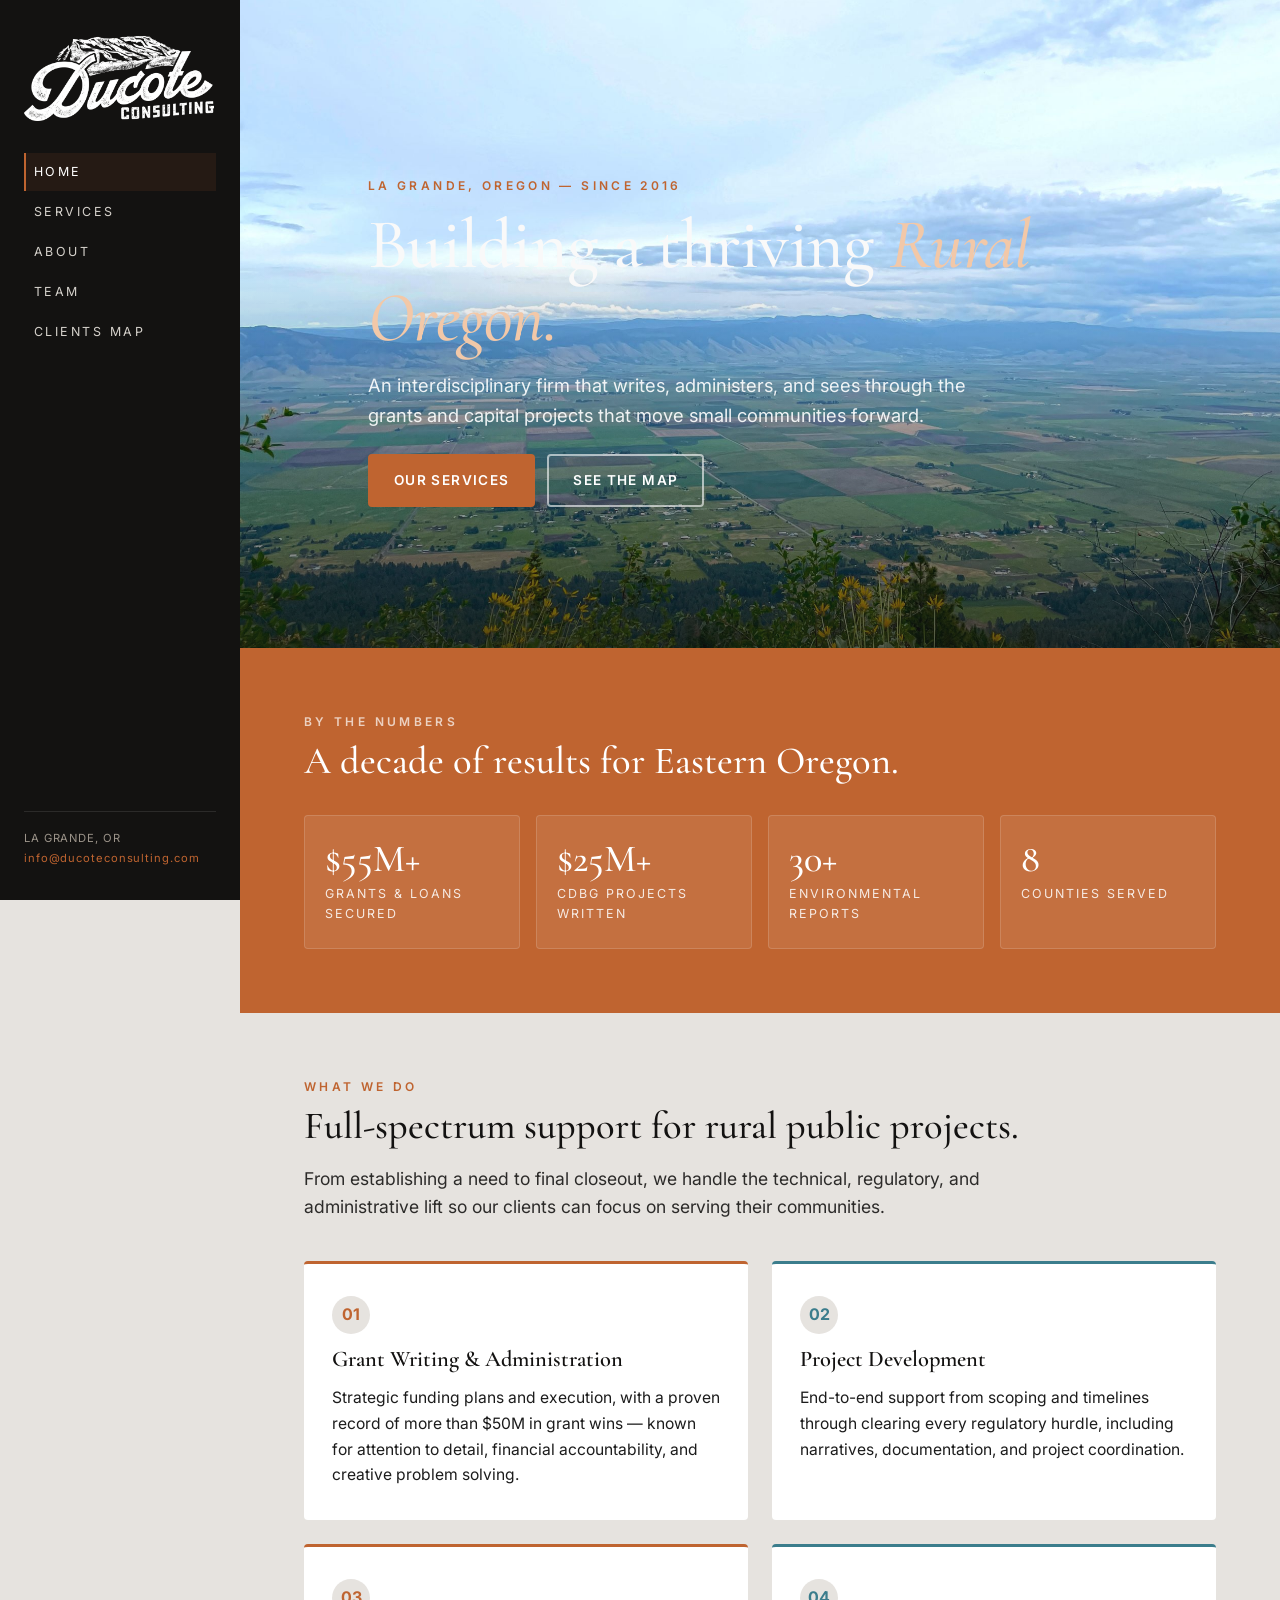
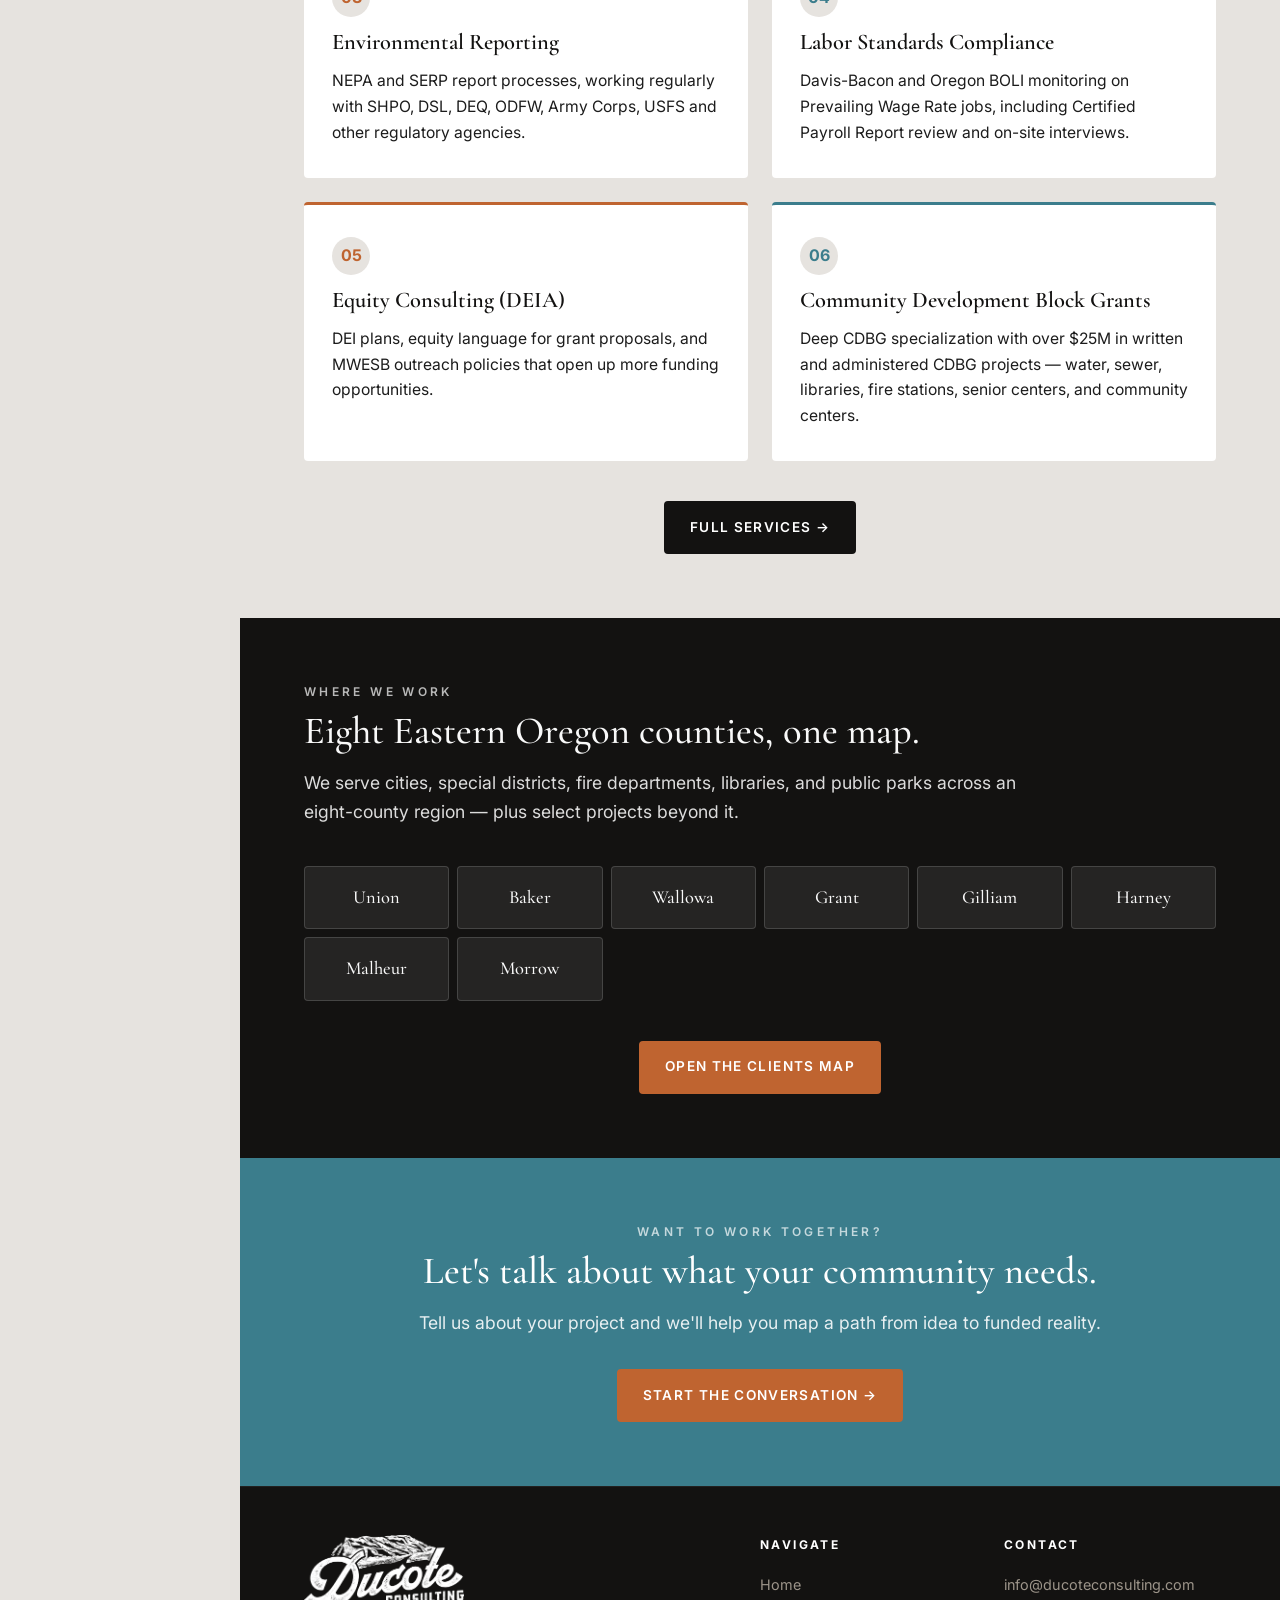
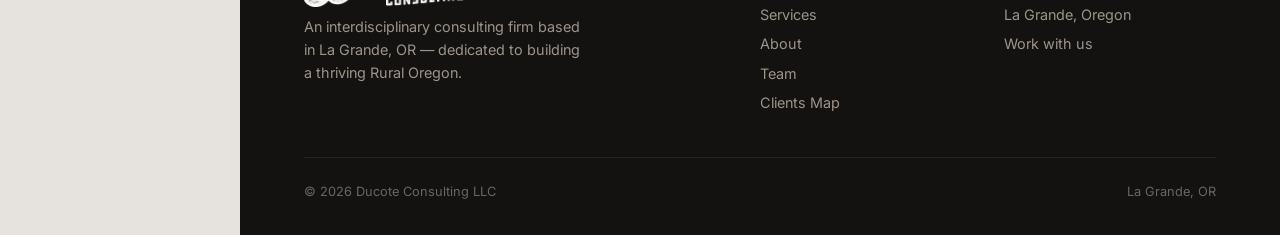
==== index.html @ 52dcf349 "Initial commit: Ducote Consulting rebuild" ====
<!DOCTYPE html>
<html lang="en">
<head>
  <meta charset="UTF-8">
  <meta name="viewport" content="width=device-width, initial-scale=1.0">
  <title>Ducote Consulting — Building a thriving Rural Oregon</title>
  <meta name="description" content="Interdisciplinary consulting firm based in La Grande, OR. Grant writing, project development, environmental reporting, labor compliance, and equity consulting for rural Oregon communities.">
  <link rel="preconnect" href="https://fonts.googleapis.com">
  <link rel="preconnect" href="https://fonts.gstatic.com" crossorigin>
  <link href="https://fonts.googleapis.com/css2?family=Cormorant+Garamond:ital,wght@0,400;0,500;0,600;0,700;1,400;1,500&family=Inter:wght@300;400;500;600;700&display=swap" rel="stylesheet">
  <link rel="stylesheet" href="assets/css/style.css">
</head>
<body>
<div class="shell">

  <aside class="sidebar">
    <img src="assets/img/logo-white.png" alt="Ducote Consulting" class="logo">
    <button class="menu-toggle" aria-label="Toggle menu">Menu</button>
    <nav class="nav">
      <a href="index.html">Home</a>
      <a href="services.html">Services</a>
      <a href="about.html">About</a>
      <a href="team.html">Team</a>
      <a href="portfolio.html">Clients Map</a>
    </nav>
    <div class="contact">
      LA GRANDE, OR<br>
      <a href="mailto:info@ducoteconsulting.com">info@ducoteconsulting.com</a>
    </div>
  </aside>

  <main class="main">

    <section class="hero">
      <img src="assets/img/hero-valley.jpg" alt="Eastern Oregon valley view" class="hero__img">
      <div class="hero__inner">
        <p class="hero__eyebrow">La Grande, Oregon — Since 2016</p>
        <h1 class="hero__title">Building a thriving <em>Rural Oregon.</em></h1>
        <p class="hero__sub">An interdisciplinary firm that writes, administers, and sees through the grants and capital projects that move small communities forward.</p>
        <div class="hero__ctas">
          <a class="btn btn--primary" href="services.html">Our Services</a>
          <a class="btn btn--ghost" href="portfolio.html">See the Map</a>
        </div>
      </div>
    </section>

    <section class="section--orange">
      <div class="section__header" style="margin-bottom:2rem">
        <p class="section__eyebrow">By the numbers</p>
        <h2 class="section__title">A decade of results for Eastern Oregon.</h2>
      </div>
      <div class="stats">
        <div class="stat"><p class="stat__n">$55M+</p><p class="stat__l">Grants &amp; loans secured</p></div>
        <div class="stat"><p class="stat__n">$25M+</p><p class="stat__l">CDBG projects written</p></div>
        <div class="stat"><p class="stat__n">30+</p><p class="stat__l">Environmental reports</p></div>
        <div class="stat"><p class="stat__n">8</p><p class="stat__l">Counties served</p></div>
      </div>
    </section>

    <section class="section--cream">
      <div class="section__header">
        <p class="section__eyebrow">What we do</p>
        <h2 class="section__title">Full-spectrum support for rural public projects.</h2>
        <p class="section__lede">From establishing a need to final closeout, we handle the technical, regulatory, and administrative lift so our clients can focus on serving their communities.</p>
      </div>
      <div class="services-grid">
        <div class="service-card"><div class="icon">01</div><h3>Grant Writing &amp; Administration</h3><p>Strategic funding plans and execution, with a proven record of more than $50M in grant wins — known for attention to detail, financial accountability, and creative problem solving.</p></div>
        <div class="service-card"><div class="icon">02</div><h3>Project Development</h3><p>End-to-end support from scoping and timelines through clearing every regulatory hurdle, including narratives, documentation, and project coordination.</p></div>
        <div class="service-card"><div class="icon">03</div><h3>Environmental Reporting</h3><p>NEPA and SERP report processes, working regularly with SHPO, DSL, DEQ, ODFW, Army Corps, USFS and other regulatory agencies.</p></div>
        <div class="service-card"><div class="icon">04</div><h3>Labor Standards Compliance</h3><p>Davis-Bacon and Oregon BOLI monitoring on Prevailing Wage Rate jobs, including Certified Payroll Report review and on-site interviews.</p></div>
        <div class="service-card"><div class="icon">05</div><h3>Equity Consulting (DEIA)</h3><p>DEI plans, equity language for grant proposals, and MWESB outreach policies that open up more funding opportunities.</p></div>
        <div class="service-card"><div class="icon">06</div><h3>Community Development Block Grants</h3><p>Deep CDBG specialization with over $25M in written and administered CDBG projects — water, sewer, libraries, fire stations, senior centers, and community centers.</p></div>
      </div>
      <div style="text-align:center;margin-top:2.5rem">
        <a class="btn btn--dark" href="services.html">Full Services →</a>
      </div>
    </section>

    <section class="section--ink">
      <div class="section__header">
        <p class="section__eyebrow">Where we work</p>
        <h2 class="section__title">Eight Eastern Oregon counties, one map.</h2>
        <p class="section__lede">We serve cities, special districts, fire departments, libraries, and public parks across an eight-county region — plus select projects beyond it.</p>
      </div>
      <div class="counties">
        <div class="county">Union</div>
        <div class="county">Baker</div>
        <div class="county">Wallowa</div>
        <div class="county">Grant</div>
        <div class="county">Gilliam</div>
        <div class="county">Harney</div>
        <div class="county">Malheur</div>
        <div class="county">Morrow</div>
      </div>
      <div style="text-align:center;margin-top:2.5rem">
        <a class="btn btn--primary" href="portfolio.html">Open the Clients Map</a>
      </div>
    </section>

    <section class="section--teal">
      <div class="container" style="text-align:center">
        <p class="section__eyebrow">Want to work together?</p>
        <h2 class="section__title" style="max-width:720px;margin:0 auto 1rem">Let's talk about what your community needs.</h2>
        <p class="section__lede" style="margin:0 auto 2rem">Tell us about your project and we'll help you map a path from idea to funded reality.</p>
        <a class="btn btn--primary" href="https://docs.google.com/forms/d/e/1FAIpQLSfSAvwPluLy1Q_PykERGfA_lPvGVtBTWDbXnDy7hXtZxxB_vQ/viewform?usp=header" target="_blank" rel="noopener">Start the conversation →</a>
      </div>
    </section>

    <footer class="footer">
      <div class="footer__inner">
        <div class="footer__brand">
          <img src="assets/img/logo-white.png" alt="Ducote Consulting" style="max-width:160px">
          <p>An interdisciplinary consulting firm based in La Grande, OR — dedicated to building a thriving Rural Oregon.</p>
        </div>
        <div>
          <h4>Navigate</h4>
          <a href="index.html">Home</a>
          <a href="services.html">Services</a>
          <a href="about.html">About</a>
          <a href="team.html">Team</a>
          <a href="portfolio.html">Clients Map</a>
        </div>
        <div>
          <h4>Contact</h4>
          <a href="mailto:info@ducoteconsulting.com">info@ducoteconsulting.com</a>
          <a>La Grande, Oregon</a>
          <a href="https://docs.google.com/forms/d/e/1FAIpQLSfSAvwPluLy1Q_PykERGfA_lPvGVtBTWDbXnDy7hXtZxxB_vQ/viewform?usp=header" target="_blank" rel="noopener">Work with us</a>
        </div>
      </div>
      <div class="footer__bottom">
        <span>© <span id="year"></span> Ducote Consulting LLC</span>
        <span>La Grande, OR</span>
      </div>
    </footer>
  </main>
</div>
<script src="assets/js/main.js"></script>
<script>document.getElementById('year').textContent = new Date().getFullYear();</script>
</body>
</html>
---- assets/css/style.css ----
/* ============================================================
   Ducote Consulting — Clients Map site
   Palette (from original Google Site):
     #131211  near-black
     #1C1C1C  dark neutral
     #BF6430  burnt orange (primary accent)
     #3B7D8C  muted teal (secondary accent)
     #E6E3DF  warm cream (light bg)
     #F9F9F9  off-white (text on dark)
   ============================================================ */

:root{
  --ink:#131211;
  --ink-2:#1C1C1C;
  --orange:#BF6430;
  --orange-dark:#9E4F22;
  --teal:#3B7D8C;
  --teal-dark:#2C5F6B;
  --cream:#E6E3DF;
  --paper:#F9F9F9;
  --muted:#6B655E;
  --shadow: 0 12px 40px rgba(19,18,17,.18);
  --sidebar-w: 240px;
  --radius: 4px;
  --serif: 'Cormorant Garamond', 'Playfair Display', Georgia, serif;
  --sans: 'Inter', 'Helvetica Neue', Arial, sans-serif;
}

*,*::before,*::after{box-sizing:border-box}
html,body{margin:0;padding:0}
html{scroll-behavior:smooth}
body{
  font-family:var(--sans);
  color:var(--ink);
  background:var(--cream);
  line-height:1.6;
  -webkit-font-smoothing:antialiased;
  text-rendering:optimizeLegibility;
}

img{max-width:100%;height:auto;display:block}
a{color:inherit}

/* ------------------------ Layout shell ------------------------ */
.shell{
  display:grid;
  grid-template-columns: var(--sidebar-w) 1fr;
  min-height:100vh;
}

/* Sidebar */
.sidebar{
  background:var(--ink);
  color:var(--paper);
  padding:2.25rem 1.5rem 2rem;
  position:sticky;
  top:0;
  align-self:start;
  height:100vh;
  display:flex;
  flex-direction:column;
  gap:1.25rem;
}
.sidebar .logo{
  display:block;
  max-width:190px;
  margin-bottom:.25rem;
}
.sidebar h1{
  font-family:var(--serif);
  font-weight:500;
  font-size:1.35rem;
  line-height:1.2;
  letter-spacing:.01em;
  margin:0 0 .5rem;
}
.sidebar h1 em{font-style:italic;color:var(--orange)}
.nav{display:flex;flex-direction:column;gap:.15rem;margin-top:.5rem}
.nav a{
  text-decoration:none;
  font-size:.78rem;
  letter-spacing:.2em;
  text-transform:uppercase;
  padding:.55rem .5rem;
  border-left:2px solid transparent;
  color:#d6d2cc;
  transition:color .18s ease, border-color .18s, background .18s;
}
.nav a:hover{color:#fff;border-left-color:var(--orange);background:rgba(255,255,255,.04)}
.nav a.active{color:#fff;border-left-color:var(--orange);background:rgba(191,100,48,.1)}
.sidebar .contact{
  margin-top:auto;
  padding-top:1rem;
  border-top:1px solid rgba(255,255,255,.1);
  font-size:.7rem;
  letter-spacing:.08em;
  color:#9c948a;
  line-height:1.8;
}
.sidebar .contact a{color:var(--orange);text-decoration:none}
.sidebar .contact a:hover{color:#fff}
.menu-toggle{display:none}

/* Main area */
.main{min-width:0}

/* ------------------------ Hero blocks ------------------------ */
.hero{
  position:relative;
  min-height:72vh;
  display:flex;
  align-items:flex-end;
  color:var(--paper);
  overflow:hidden;
  background:#333;
}
.hero__img{
  position:absolute;inset:0;width:100%;height:100%;object-fit:cover;z-index:0;
}
.hero::after{
  content:"";position:absolute;inset:0;
  background:linear-gradient(180deg, rgba(19,18,17,0) 40%, rgba(19,18,17,.65) 100%);
  z-index:1;
}
.hero__inner{
  position:relative;z-index:2;
  padding:clamp(2rem,6vw,5rem) clamp(1.5rem,5vw,4rem);
  max-width:1100px;
}
.hero__eyebrow{
  font-size:.75rem;letter-spacing:.28em;text-transform:uppercase;
  color:var(--orange);
  margin:0 0 .75rem;font-weight:600;
}
.hero__title{
  font-family:var(--serif);
  font-size:clamp(2.25rem, 5.5vw, 4.5rem);
  font-weight:500;
  line-height:1.05;
  letter-spacing:-.01em;
  margin:0 0 1rem;
}
.hero__title em{font-style:italic;color:#f2c8a8}
.hero__sub{
  font-size:clamp(1rem,1.5vw,1.15rem);
  max-width:640px;
  color:rgba(255,255,255,.9);
  margin:0 0 1.5rem;
}
.hero__ctas{display:flex;flex-wrap:wrap;gap:.75rem}

/* ------------------------ Page title bar ------------------------ */
.page-head{
  background:var(--orange);
  color:#fff;
  padding:clamp(2.5rem,5vw,4.5rem) clamp(1.5rem,5vw,4rem) clamp(2rem,4vw,3rem);
}
.page-head__eyebrow{
  font-size:.75rem;letter-spacing:.28em;text-transform:uppercase;
  color:rgba(255,255,255,.7);margin:0 0 .75rem;font-weight:600;
}
.page-head__title{
  font-family:var(--serif);
  font-size:clamp(2.5rem,5vw,4rem);
  font-weight:500;line-height:1.05;
  margin:0 0 1rem;max-width:880px;
}
.page-head__lede{
  max-width:720px;
  font-size:1.1rem;
  color:rgba(255,255,255,.9);
  margin:0;
}

/* ------------------------ Sections ------------------------ */
section{padding:clamp(2.5rem,5vw,5rem) clamp(1.5rem,5vw,4rem)}
.section--ink{background:var(--ink);color:var(--paper)}
.section--cream{background:var(--cream)}
.section--orange{background:var(--orange);color:#fff}
.section--teal{background:var(--teal);color:#fff}
.section--paper{background:var(--paper)}

.section__header{max-width:1100px;margin:0 auto 2.5rem}
.section__eyebrow{
  font-size:.75rem;letter-spacing:.28em;text-transform:uppercase;
  color:var(--orange);margin:0 0 .5rem;font-weight:600;
}
.section--orange .section__eyebrow,
.section--teal .section__eyebrow,
.section--ink .section__eyebrow{color:rgba(255,255,255,.7)}
.section__title{
  font-family:var(--serif);
  font-size:clamp(1.75rem,3vw,2.5rem);
  font-weight:500;line-height:1.15;margin:0 0 1rem;
}
.section__lede{
  font-size:1.1rem;max-width:720px;margin:0;color:inherit;opacity:.88;
}
.container{max-width:1100px;margin:0 auto}

/* ------------------------ Stats row ------------------------ */
.stats{
  display:grid;grid-template-columns:repeat(auto-fit,minmax(180px,1fr));
  gap:1rem;max-width:1100px;margin:0 auto;
}
.stat{
  background:rgba(255,255,255,.08);
  border:1px solid rgba(255,255,255,.15);
  padding:1.5rem 1.25rem;border-radius:var(--radius);
}
.section--cream .stat{background:#fff;border-color:rgba(19,18,17,.08)}
.stat__n{
  font-family:var(--serif);
  font-size:clamp(2rem,3vw,2.75rem);font-weight:500;line-height:1;
  color:var(--orange);margin:0 0 .35rem;
}
.section--orange .stat__n{color:#fff}
.stat__l{font-size:.78rem;letter-spacing:.16em;text-transform:uppercase;opacity:.85;margin:0}

/* ------------------------ Service grid ------------------------ */
.services-grid{
  display:grid;
  grid-template-columns:repeat(auto-fit,minmax(300px,1fr));
  gap:1.5rem;
  max-width:1200px;margin:0 auto;
}
.service-card{
  background:#fff;
  padding:2rem 1.75rem;
  border-radius:var(--radius);
  border-top:3px solid var(--orange);
  transition:transform .2s ease, box-shadow .2s ease;
  display:flex;flex-direction:column;gap:.75rem;
}
.service-card:nth-child(even){border-top-color:var(--teal)}
.service-card:hover{transform:translateY(-4px);box-shadow:var(--shadow)}
.service-card h3{
  font-family:var(--serif);
  font-size:1.4rem;font-weight:600;margin:0;line-height:1.2;
  color:var(--ink);
}
.service-card p{margin:0;color:var(--ink-2);font-size:.98rem;line-height:1.65}
.service-card .icon{
  width:38px;height:38px;border-radius:50%;background:var(--cream);
  display:flex;align-items:center;justify-content:center;color:var(--orange);
  font-weight:700;
}
.service-card:nth-child(even) .icon{color:var(--teal)}

/* ------------------------ Team (single column, split layout) ------------------------ */
.team-grid{
  display:flex;flex-direction:column;
  gap:4rem;max-width:1100px;margin:0 auto;
}
.member{
  display:grid;
  grid-template-columns: minmax(260px, 380px) 1fr;
  gap:2.5rem;
  align-items:start;
}
.member:nth-child(even){grid-template-columns: 1fr minmax(260px, 380px)}
.member:nth-child(even) .member__photo{order:2}
.member:nth-child(even) .member__body{order:1}
.member__photo{
  aspect-ratio:4/5;
  background:var(--cream);
  overflow:hidden;
  border-radius:var(--radius);
  box-shadow:var(--shadow);
}
.member__photo img{width:100%;height:100%;object-fit:cover;transition:transform .4s ease}
.member:hover .member__photo img{transform:scale(1.03)}
.member__body{padding-top:.5rem}
.member__name{
  font-family:var(--serif);
  font-size:2rem;font-weight:600;margin:.25rem 0 0;line-height:1.15;
}
.member__role{
  font-size:.78rem;letter-spacing:.18em;text-transform:uppercase;
  color:var(--orange);margin:0 0 .5rem;font-weight:600;
}
.member__bio{font-size:1rem;line-height:1.7;color:var(--ink-2);margin:1rem 0 0}
.member__bio p{margin:0 0 1rem}

@media (max-width: 780px){
  .member, .member:nth-child(even){grid-template-columns:1fr;gap:1.25rem}
  .member:nth-child(even) .member__photo{order:0}
  .member:nth-child(even) .member__body{order:0}
  .member__photo{max-width:380px}
}

/* ------------------------ Map ------------------------ */
.map-wrap{
  max-width:1400px;margin:0 auto;
  background:#000;
  border-radius:var(--radius);
  overflow:hidden;
  box-shadow:var(--shadow);
  position:relative;
}
.map-wrap iframe{
  width:100%;
  height:72vh;
  min-height:500px;
  border:0;
  display:block;
}
.map-legend{
  max-width:1100px;margin:2rem auto 0;
  display:grid;grid-template-columns:repeat(auto-fit,minmax(240px,1fr));
  gap:1rem;
}
.legend-item{
  background:#fff;padding:1rem 1.25rem;border-radius:var(--radius);
  display:flex;gap:.75rem;align-items:flex-start;
}
.legend-swatch{
  width:12px;height:12px;border-radius:50%;margin-top:.45rem;flex-shrink:0;
}

/* ------------------------ Counties grid ------------------------ */
.counties{
  display:grid;grid-template-columns:repeat(auto-fit,minmax(140px,1fr));
  gap:.5rem;max-width:1100px;margin:1.5rem auto 0;
}
.county{
  padding:1rem;text-align:center;background:rgba(255,255,255,.08);
  border:1px solid rgba(255,255,255,.15);border-radius:var(--radius);
  font-family:var(--serif);font-size:1.15rem;font-weight:500;
}
.section--cream .county{background:#fff;border-color:rgba(19,18,17,.08);color:var(--ink)}

/* ------------------------ Two-col split ------------------------ */
.split{
  display:grid;grid-template-columns:1fr 1fr;gap:3rem;
  max-width:1200px;margin:0 auto;align-items:center;
}
.split--reverse{direction:rtl}
.split--reverse > *{direction:ltr}
.split__media{
  aspect-ratio:4/3;overflow:hidden;border-radius:var(--radius);
  box-shadow:var(--shadow);
}
.split__media img{width:100%;height:100%;object-fit:cover}
.split__title{
  font-family:var(--serif);font-size:clamp(1.75rem,3vw,2.5rem);
  font-weight:500;line-height:1.15;margin:0 0 1rem;
}
.split__text p{margin:0 0 1rem;font-size:1.05rem;line-height:1.7}

/* ------------------------ Buttons ------------------------ */
.btn{
  display:inline-flex;align-items:center;gap:.5rem;
  padding:.85rem 1.5rem;border-radius:var(--radius);
  font-weight:600;font-size:.85rem;letter-spacing:.1em;text-transform:uppercase;
  text-decoration:none;cursor:pointer;border:2px solid transparent;
  transition:all .2s ease;
}
.btn--primary{background:var(--orange);color:#fff;border-color:var(--orange)}
.btn--primary:hover{background:var(--orange-dark);border-color:var(--orange-dark)}
.btn--ghost{border-color:rgba(255,255,255,.6);color:#fff}
.btn--ghost:hover{background:rgba(255,255,255,.12);border-color:#fff}
.btn--dark{background:var(--ink);color:#fff;border-color:var(--ink)}
.btn--dark:hover{background:var(--orange);border-color:var(--orange)}

/* ------------------------ Footer ------------------------ */
.footer{
  background:var(--ink);color:#9c948a;
  padding:3rem clamp(1.5rem,5vw,4rem) 2rem;
  border-top:1px solid rgba(255,255,255,.06);
}
.footer__inner{
  max-width:1200px;margin:0 auto;
  display:grid;grid-template-columns:2fr 1fr 1fr;gap:2rem;
}
.footer h4{
  font-size:.75rem;letter-spacing:.2em;text-transform:uppercase;
  margin:0 0 1rem;color:#fff;
}
.footer a{color:#9c948a;text-decoration:none;display:block;padding:.2rem 0;font-size:.9rem}
.footer a:hover{color:var(--orange)}
.footer__brand{max-width:280px}
.footer__brand p{font-size:.9rem;line-height:1.6;margin:.5rem 0 0}
.footer__bottom{
  max-width:1200px;margin:2.5rem auto 0;padding-top:1.5rem;
  border-top:1px solid rgba(255,255,255,.08);
  display:flex;justify-content:space-between;flex-wrap:wrap;gap:1rem;
  font-size:.8rem;color:#6b655e;
}

/* ------------------------ Responsive ------------------------ */
@media (max-width: 960px){
  :root{--sidebar-w: 0px}
  .shell{grid-template-columns:1fr}
  .sidebar{
    position:fixed;top:0;left:0;right:0;height:auto;width:100%;
    padding:1rem 1.25rem;z-index:50;
    flex-direction:row;align-items:center;justify-content:space-between;
    gap:1rem;
  }
  .sidebar h1{font-size:1rem;margin:0}
  .sidebar .logo{max-width:110px;margin:0}
  .sidebar .contact{display:none}
  .nav{
    position:absolute;top:100%;left:0;right:0;
    background:var(--ink);flex-direction:column;padding:0;
    max-height:0;overflow:hidden;transition:max-height .25s ease;
  }
  .nav.open{max-height:500px;padding:.5rem 0 1rem}
  .nav a{padding:.8rem 1.5rem;border-left:none;border-top:1px solid rgba(255,255,255,.05)}
  .menu-toggle{
    display:inline-flex;background:transparent;border:1px solid rgba(255,255,255,.3);
    color:#fff;padding:.5rem .75rem;border-radius:var(--radius);cursor:pointer;
    font-size:.75rem;letter-spacing:.15em;text-transform:uppercase;
  }
  .main{padding-top:70px}
  .split{grid-template-columns:1fr;gap:2rem}
  .split--reverse{direction:ltr}
  .footer__inner{grid-template-columns:1fr;gap:2rem}
}

@media (max-width:600px){
  .hero{min-height:60vh}
  .services-grid{grid-template-columns:1fr}
  .map-wrap iframe{height:60vh}
}

/* Reveal animation */
.reveal{opacity:0;transform:translateY(12px);transition:opacity .6s ease,transform .6s ease}
.reveal.in-view{opacity:1;transform:none}
.hero.reveal{opacity:1;transform:none} /* hero always visible */
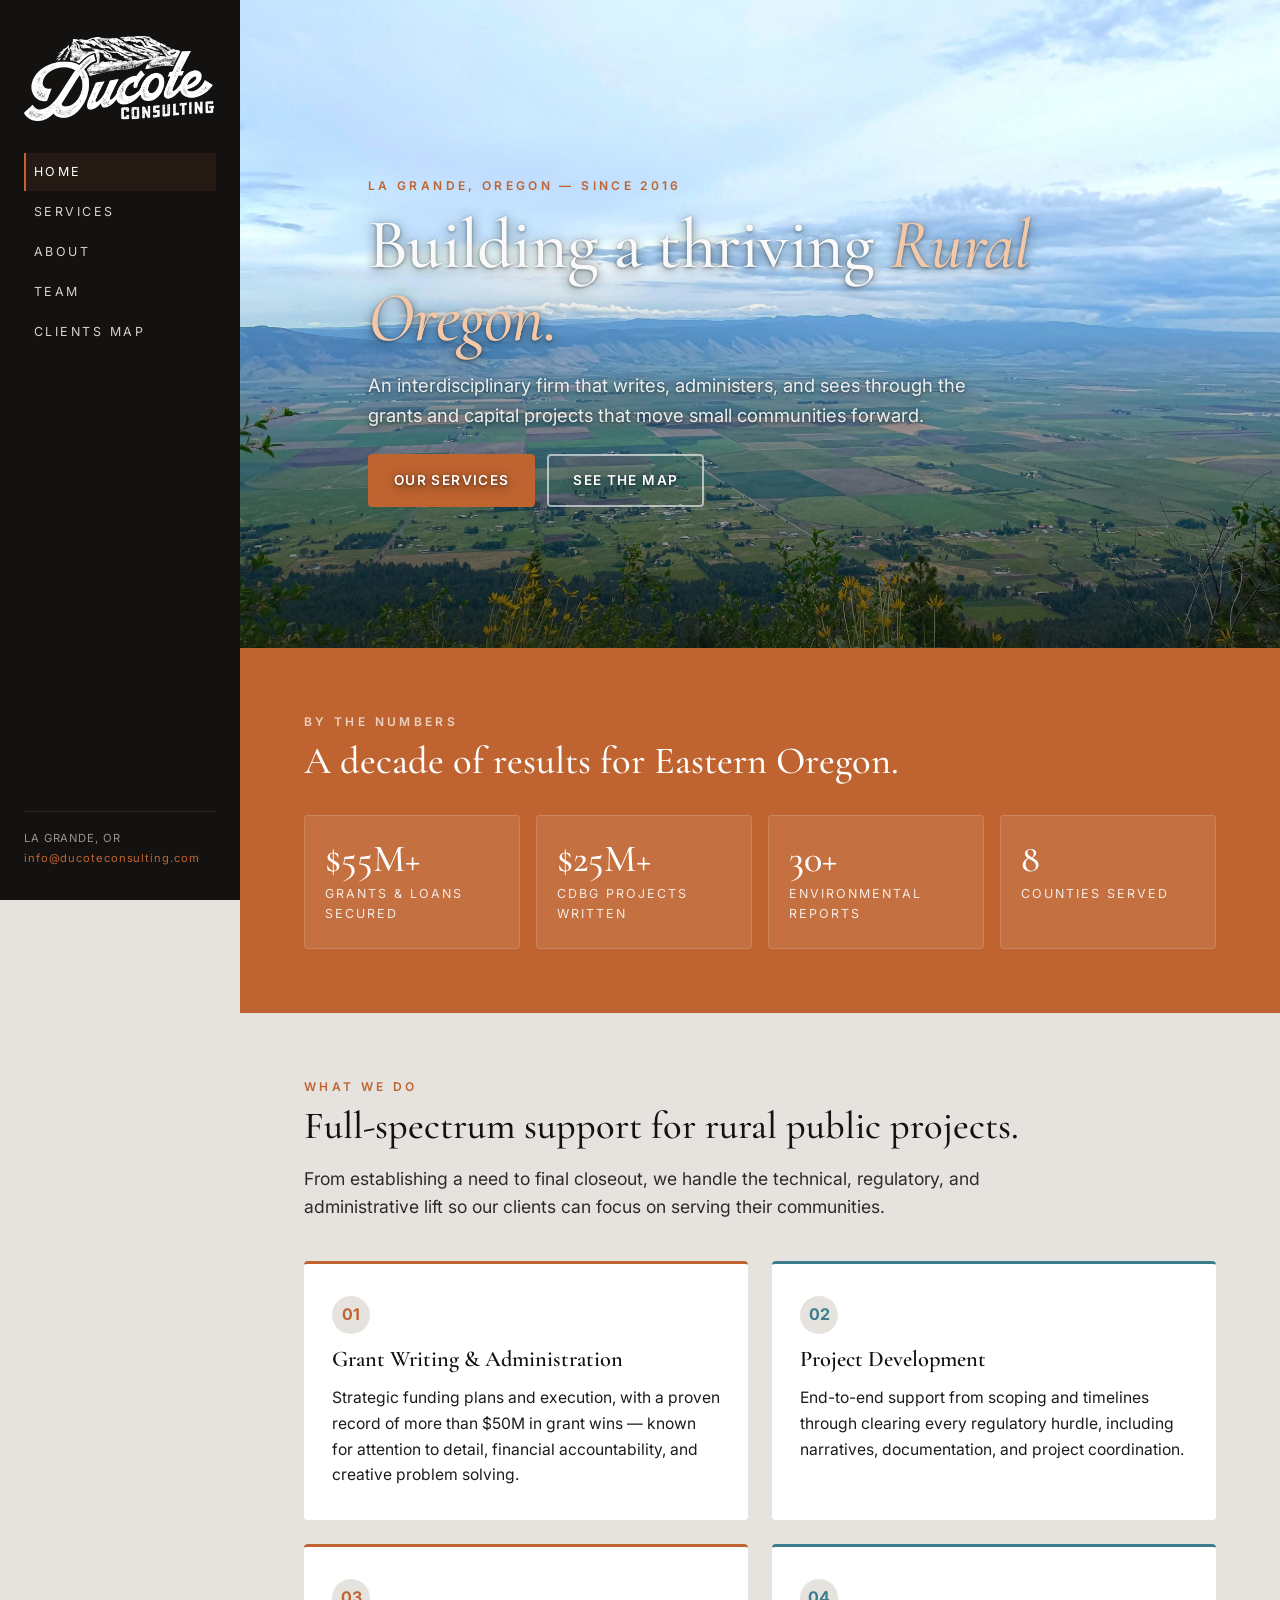
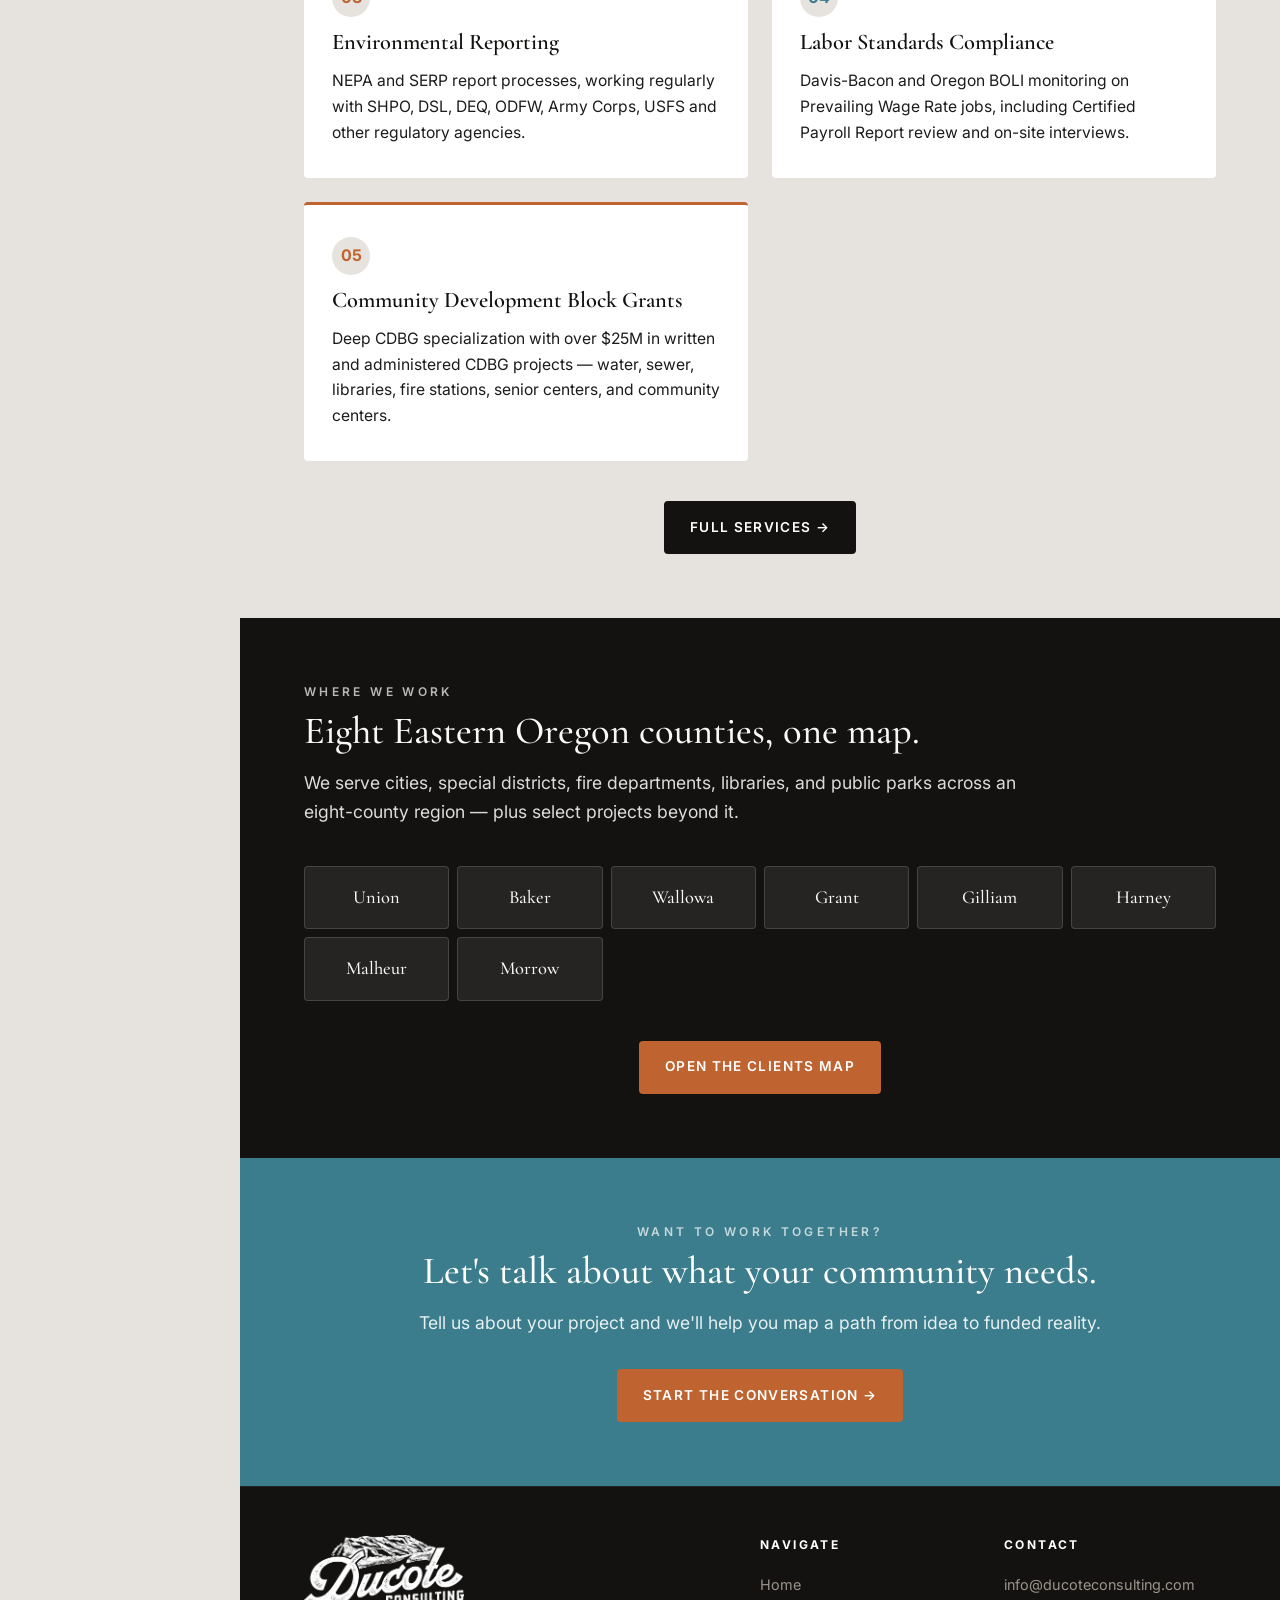
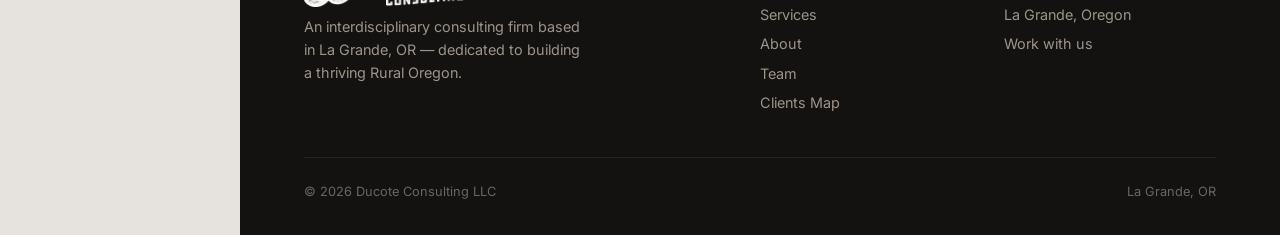
==== commit 61d4ab25: "Remove Sarah Fischer and DEI/equity content from site Drop Sarah's team card and photo, remove the E" ====
--- a/index.html
+++ b/index.html
@@ -4,7 +4,7 @@
   <meta charset="UTF-8">
   <meta name="viewport" content="width=device-width, initial-scale=1.0">
   <title>Ducote Consulting — Building a thriving Rural Oregon</title>
-  <meta name="description" content="Interdisciplinary consulting firm based in La Grande, OR. Grant writing, project development, environmental reporting, labor compliance, and equity consulting for rural Oregon communities.">
+  <meta name="description" content="Interdisciplinary consulting firm based in La Grande, OR. Grant writing, project development, environmental reporting, and labor compliance for rural Oregon communities.">
   <link rel="preconnect" href="https://fonts.googleapis.com">
   <link rel="preconnect" href="https://fonts.gstatic.com" crossorigin>
   <link href="https://fonts.googleapis.com/css2?family=Cormorant+Garamond:ital,wght@0,400;0,500;0,600;0,700;1,400;1,500&family=Inter:wght@300;400;500;600;700&display=swap" rel="stylesheet">
@@ -68,8 +68,7 @@
         <div class="service-card"><div class="icon">02</div><h3>Project Development</h3><p>End-to-end support from scoping and timelines through clearing every regulatory hurdle, including narratives, documentation, and project coordination.</p></div>
         <div class="service-card"><div class="icon">03</div><h3>Environmental Reporting</h3><p>NEPA and SERP report processes, working regularly with SHPO, DSL, DEQ, ODFW, Army Corps, USFS and other regulatory agencies.</p></div>
         <div class="service-card"><div class="icon">04</div><h3>Labor Standards Compliance</h3><p>Davis-Bacon and Oregon BOLI monitoring on Prevailing Wage Rate jobs, including Certified Payroll Report review and on-site interviews.</p></div>
-        <div class="service-card"><div class="icon">05</div><h3>Equity Consulting (DEIA)</h3><p>DEI plans, equity language for grant proposals, and MWESB outreach policies that open up more funding opportunities.</p></div>
-        <div class="service-card"><div class="icon">06</div><h3>Community Development Block Grants</h3><p>Deep CDBG specialization with over $25M in written and administered CDBG projects — water, sewer, libraries, fire stations, senior centers, and community centers.</p></div>
+        <div class="service-card"><div class="icon">05</div><h3>Community Development Block Grants</h3><p>Deep CDBG specialization with over $25M in written and administered CDBG projects — water, sewer, libraries, fire stations, senior centers, and community centers.</p></div>
       </div>
       <div style="text-align:center;margin-top:2.5rem">
         <a class="btn btn--dark" href="services.html">Full Services →</a>
--- a/assets/css/style.css
+++ b/assets/css/style.css
@@ -126,11 +126,13 @@
   position:relative;z-index:2;
   padding:clamp(2rem,6vw,5rem) clamp(1.5rem,5vw,4rem);
   max-width:1100px;
+  text-shadow:0 2px 12px rgba(0,0,0,.55), 0 1px 3px rgba(0,0,0,.4);
 }
 .hero__eyebrow{
   font-size:.75rem;letter-spacing:.28em;text-transform:uppercase;
   color:var(--orange);
   margin:0 0 .75rem;font-weight:600;
+  text-shadow:none;
 }
 .hero__title{
   font-family:var(--serif);
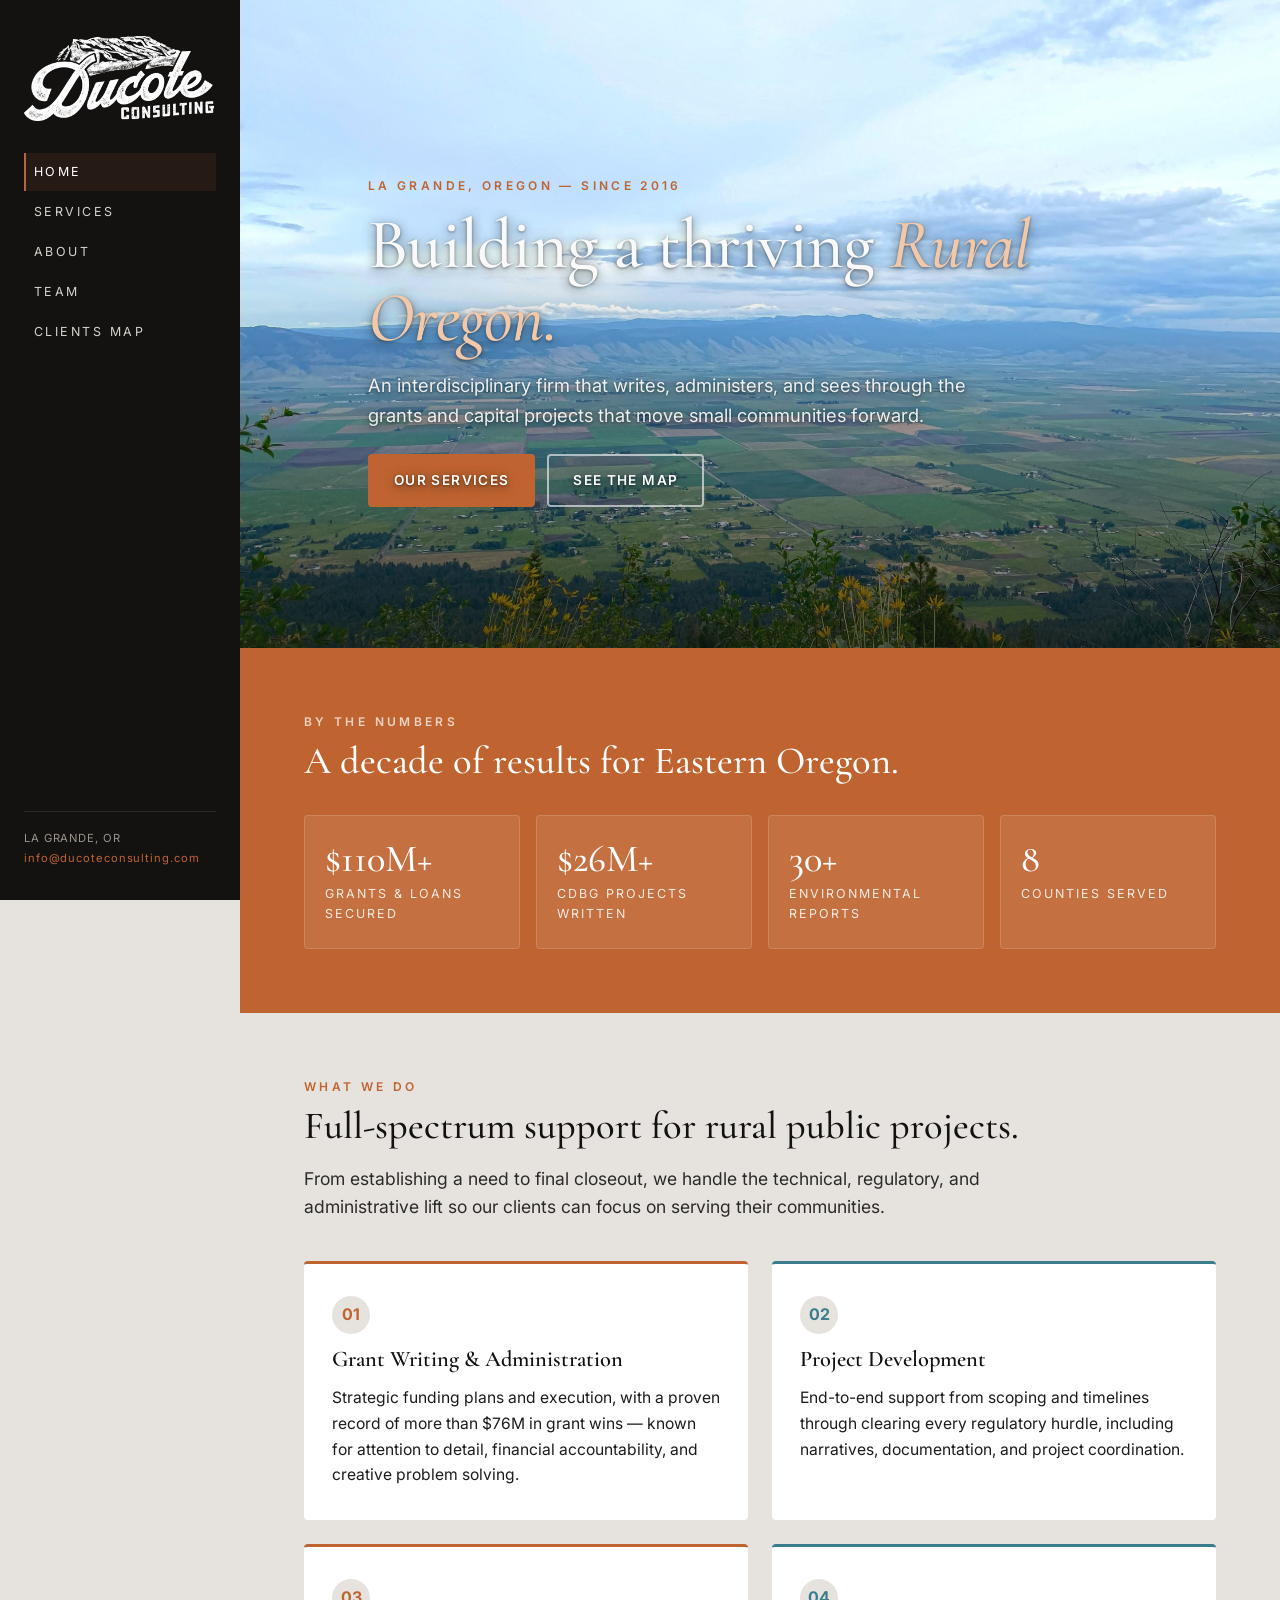
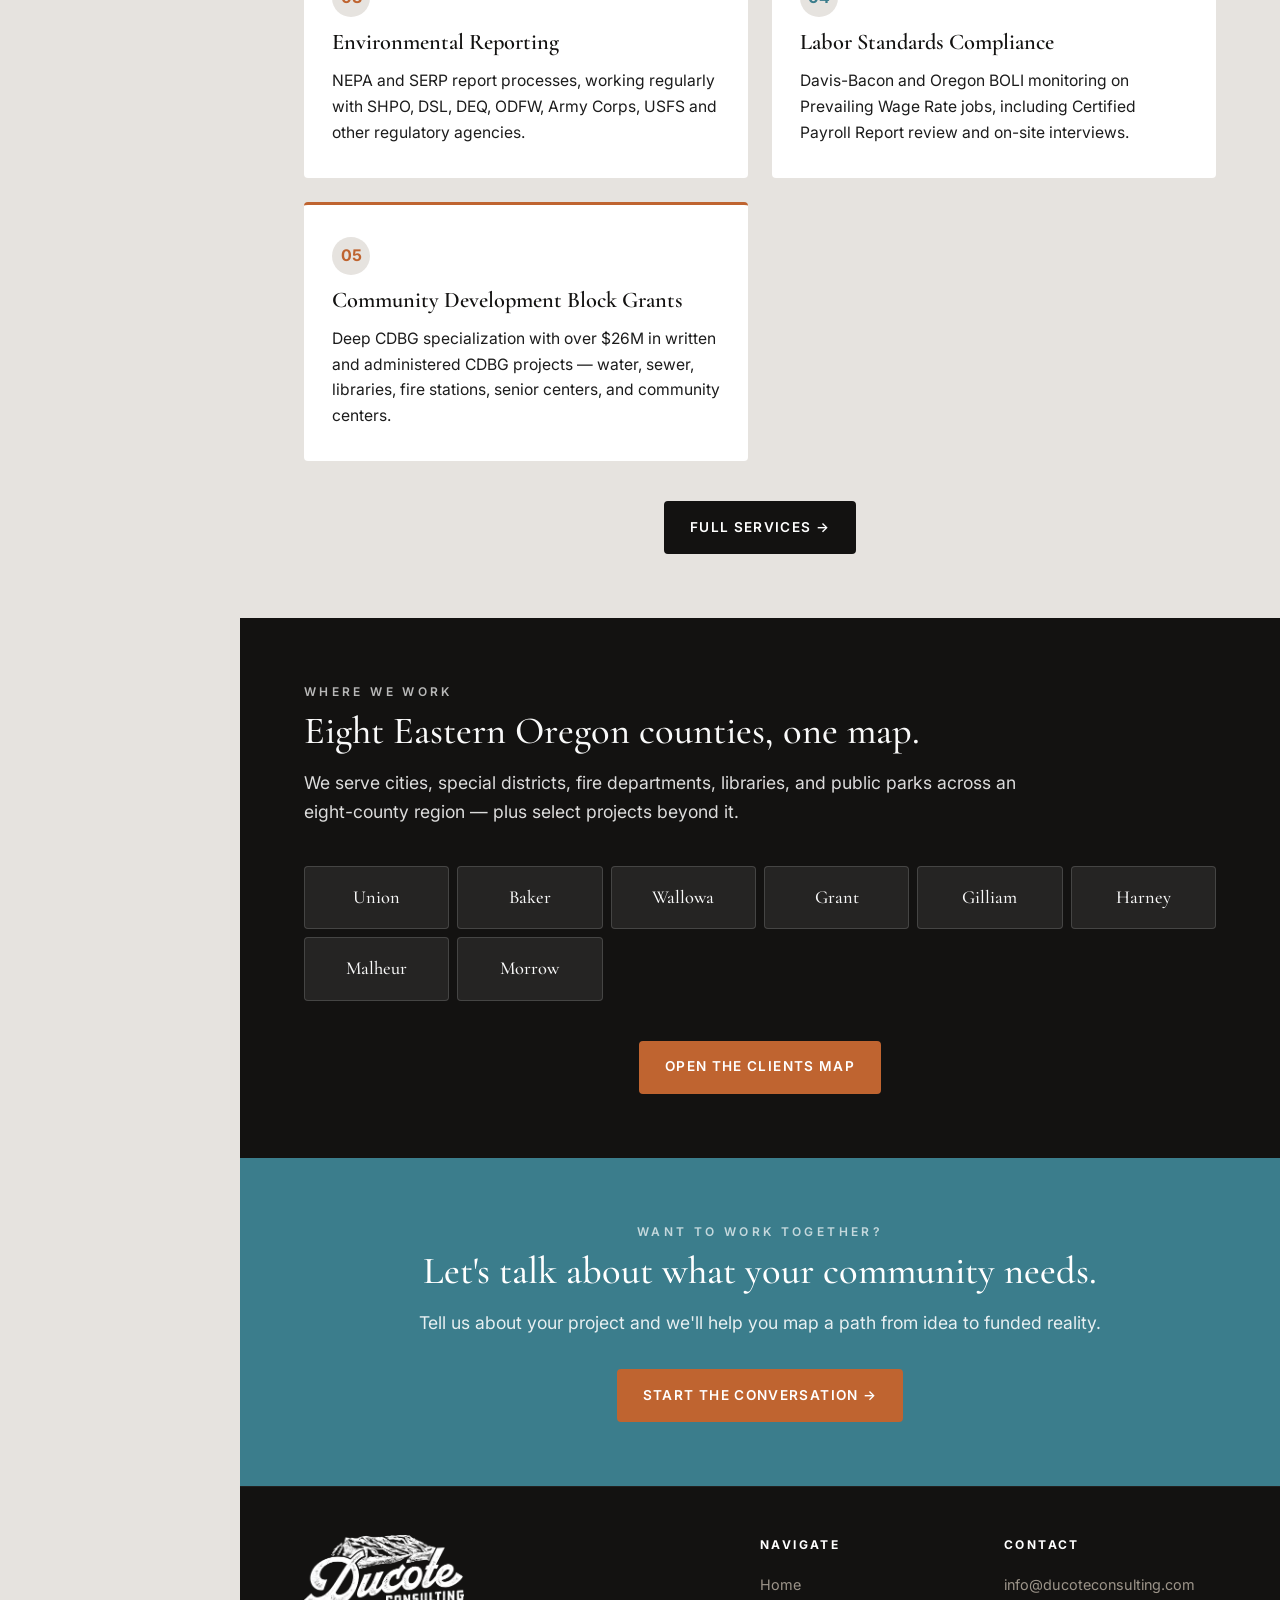
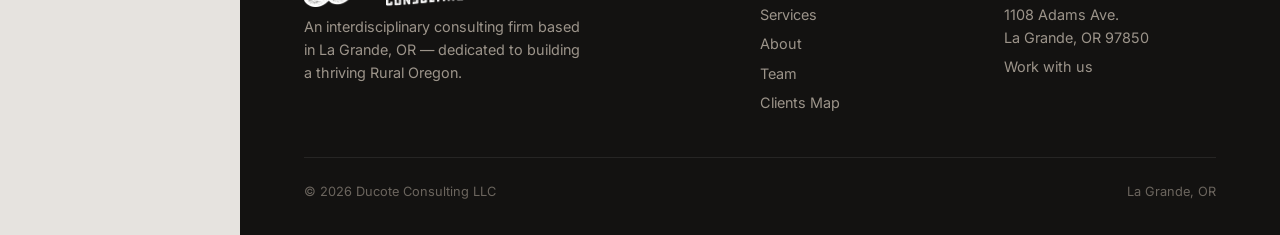
==== commit 9a94049e: "Update grant totals and add office address Grant wins $76M+, grants and loans $110M+, CDBG $26M+ (fr" ====
--- a/index.html
+++ b/index.html
@@ -50,8 +50,8 @@
         <h2 class="section__title">A decade of results for Eastern Oregon.</h2>
       </div>
       <div class="stats">
-        <div class="stat"><p class="stat__n">$55M+</p><p class="stat__l">Grants &amp; loans secured</p></div>
-        <div class="stat"><p class="stat__n">$25M+</p><p class="stat__l">CDBG projects written</p></div>
+        <div class="stat"><p class="stat__n">$110M+</p><p class="stat__l">Grants &amp; loans secured</p></div>
+        <div class="stat"><p class="stat__n">$26M+</p><p class="stat__l">CDBG projects written</p></div>
         <div class="stat"><p class="stat__n">30+</p><p class="stat__l">Environmental reports</p></div>
         <div class="stat"><p class="stat__n">8</p><p class="stat__l">Counties served</p></div>
       </div>
@@ -64,11 +64,11 @@
         <p class="section__lede">From establishing a need to final closeout, we handle the technical, regulatory, and administrative lift so our clients can focus on serving their communities.</p>
       </div>
       <div class="services-grid">
-        <div class="service-card"><div class="icon">01</div><h3>Grant Writing &amp; Administration</h3><p>Strategic funding plans and execution, with a proven record of more than $50M in grant wins — known for attention to detail, financial accountability, and creative problem solving.</p></div>
+        <div class="service-card"><div class="icon">01</div><h3>Grant Writing &amp; Administration</h3><p>Strategic funding plans and execution, with a proven record of more than $76M in grant wins — known for attention to detail, financial accountability, and creative problem solving.</p></div>
         <div class="service-card"><div class="icon">02</div><h3>Project Development</h3><p>End-to-end support from scoping and timelines through clearing every regulatory hurdle, including narratives, documentation, and project coordination.</p></div>
         <div class="service-card"><div class="icon">03</div><h3>Environmental Reporting</h3><p>NEPA and SERP report processes, working regularly with SHPO, DSL, DEQ, ODFW, Army Corps, USFS and other regulatory agencies.</p></div>
         <div class="service-card"><div class="icon">04</div><h3>Labor Standards Compliance</h3><p>Davis-Bacon and Oregon BOLI monitoring on Prevailing Wage Rate jobs, including Certified Payroll Report review and on-site interviews.</p></div>
-        <div class="service-card"><div class="icon">05</div><h3>Community Development Block Grants</h3><p>Deep CDBG specialization with over $25M in written and administered CDBG projects — water, sewer, libraries, fire stations, senior centers, and community centers.</p></div>
+        <div class="service-card"><div class="icon">05</div><h3>Community Development Block Grants</h3><p>Deep CDBG specialization with over $26M in written and administered CDBG projects — water, sewer, libraries, fire stations, senior centers, and community centers.</p></div>
       </div>
       <div style="text-align:center;margin-top:2.5rem">
         <a class="btn btn--dark" href="services.html">Full Services →</a>
@@ -122,7 +122,7 @@
         <div>
           <h4>Contact</h4>
           <a href="mailto:info@ducoteconsulting.com">info@ducoteconsulting.com</a>
-          <a>La Grande, Oregon</a>
+          <a href="https://maps.google.com/?q=1108+Adams+Ave,+La+Grande,+OR+97850" target="_blank" rel="noopener">1108 Adams Ave.<br>La Grande, OR 97850</a>
           <a href="https://docs.google.com/forms/d/e/1FAIpQLSfSAvwPluLy1Q_PykERGfA_lPvGVtBTWDbXnDy7hXtZxxB_vQ/viewform?usp=header" target="_blank" rel="noopener">Work with us</a>
         </div>
       </div>
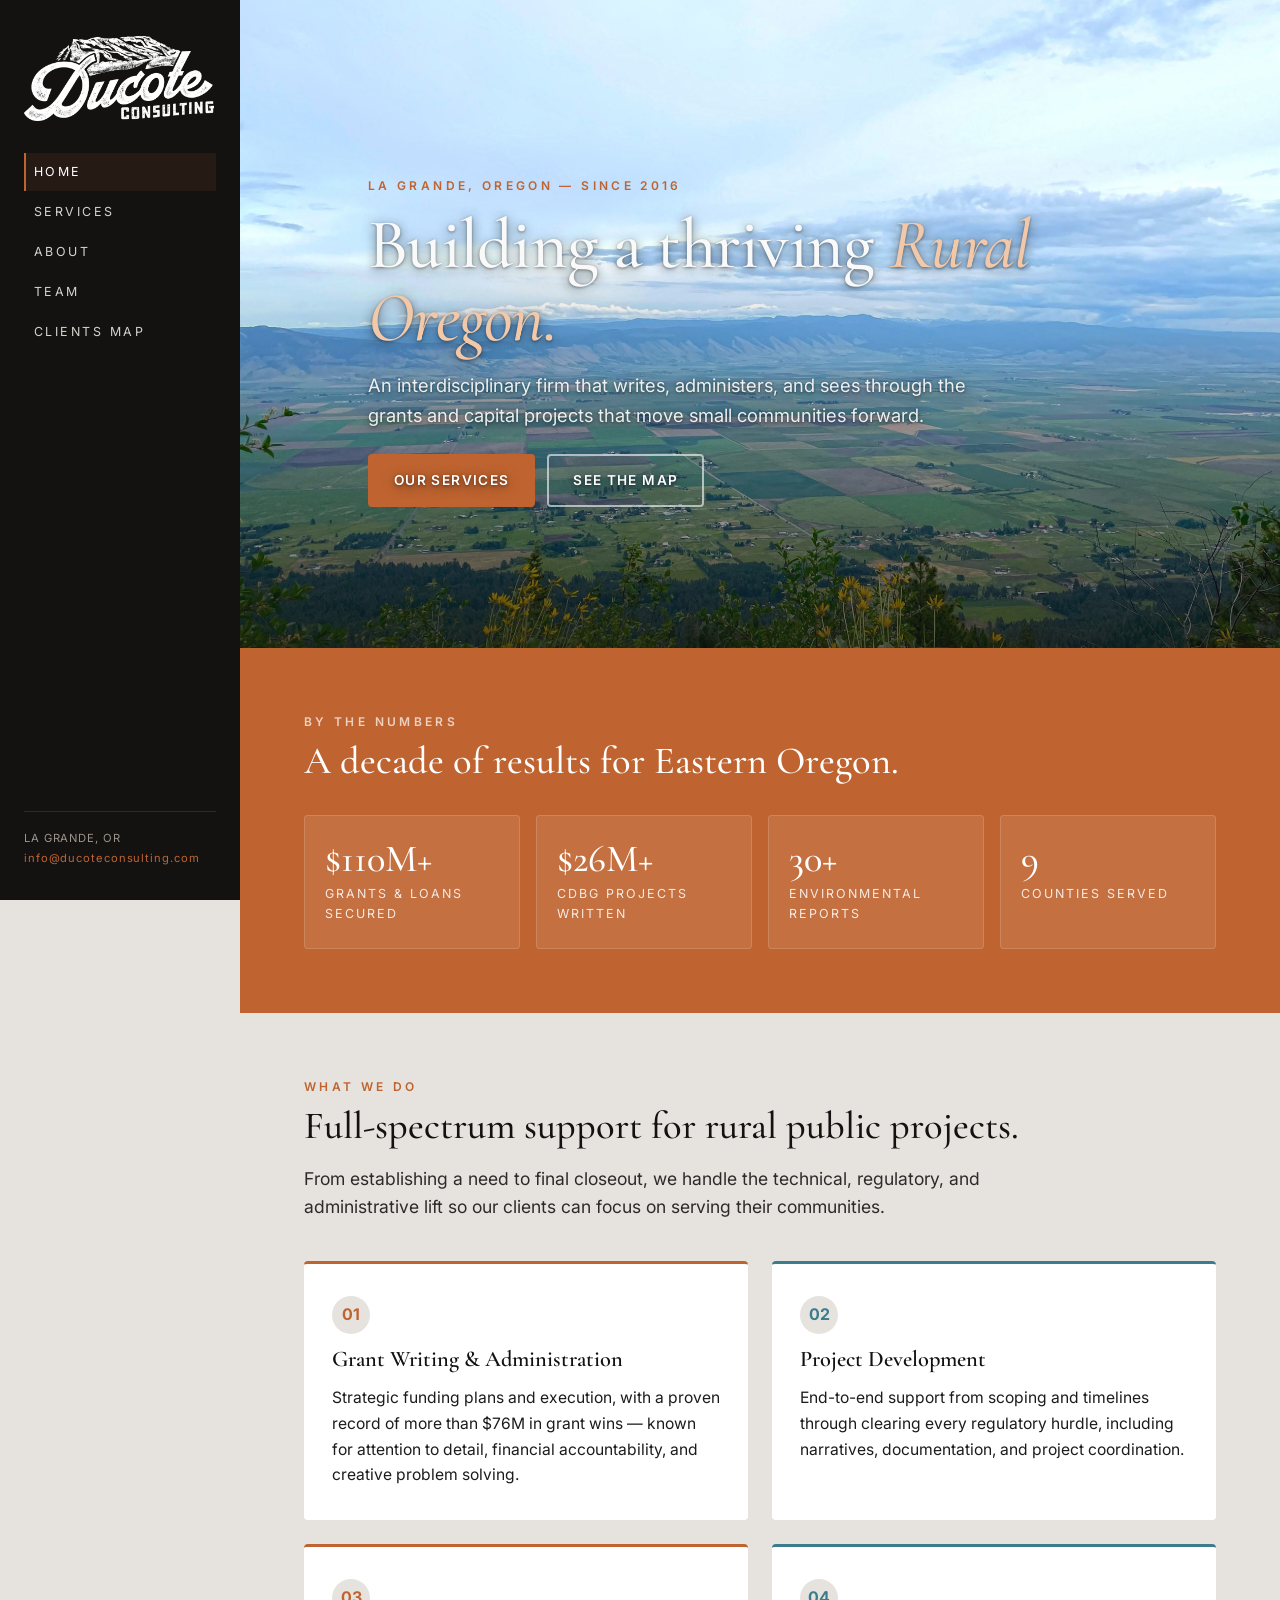
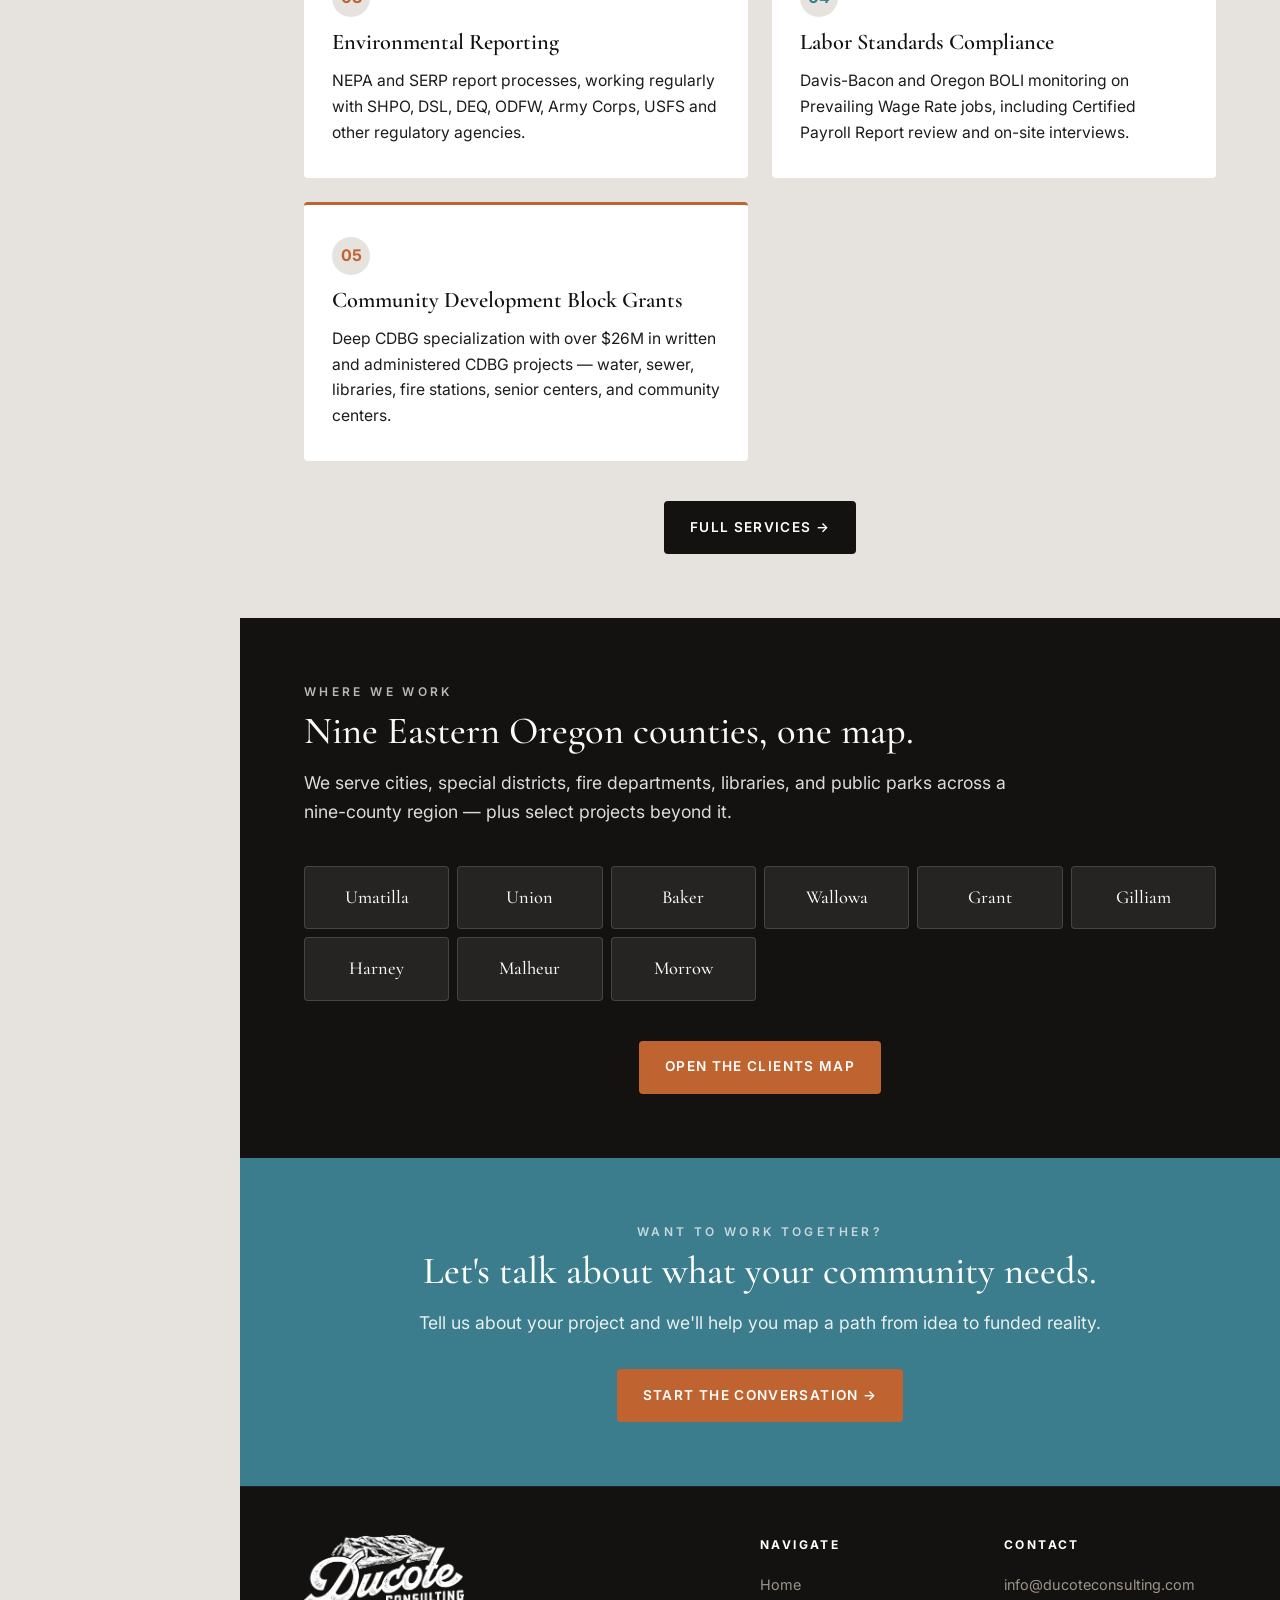
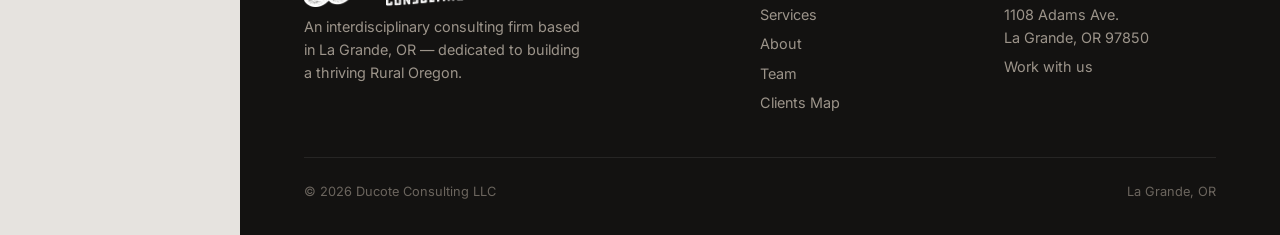
==== commit 5f2eee23: "Add Umatilla County to service area (nine counties) Co-Authored-By: Claude Opus 5.5 <noreply@anthrop" ====
--- a/index.html
+++ b/index.html
@@ -53,7 +53,7 @@
         <div class="stat"><p class="stat__n">$110M+</p><p class="stat__l">Grants &amp; loans secured</p></div>
         <div class="stat"><p class="stat__n">$26M+</p><p class="stat__l">CDBG projects written</p></div>
         <div class="stat"><p class="stat__n">30+</p><p class="stat__l">Environmental reports</p></div>
-        <div class="stat"><p class="stat__n">8</p><p class="stat__l">Counties served</p></div>
+        <div class="stat"><p class="stat__n">9</p><p class="stat__l">Counties served</p></div>
       </div>
     </section>
 
@@ -78,10 +78,11 @@
     <section class="section--ink">
       <div class="section__header">
         <p class="section__eyebrow">Where we work</p>
-        <h2 class="section__title">Eight Eastern Oregon counties, one map.</h2>
-        <p class="section__lede">We serve cities, special districts, fire departments, libraries, and public parks across an eight-county region — plus select projects beyond it.</p>
+        <h2 class="section__title">Nine Eastern Oregon counties, one map.</h2>
+        <p class="section__lede">We serve cities, special districts, fire departments, libraries, and public parks across a nine-county region — plus select projects beyond it.</p>
       </div>
       <div class="counties">
+        <div class="county">Umatilla</div>
         <div class="county">Union</div>
         <div class="county">Baker</div>
         <div class="county">Wallowa</div>
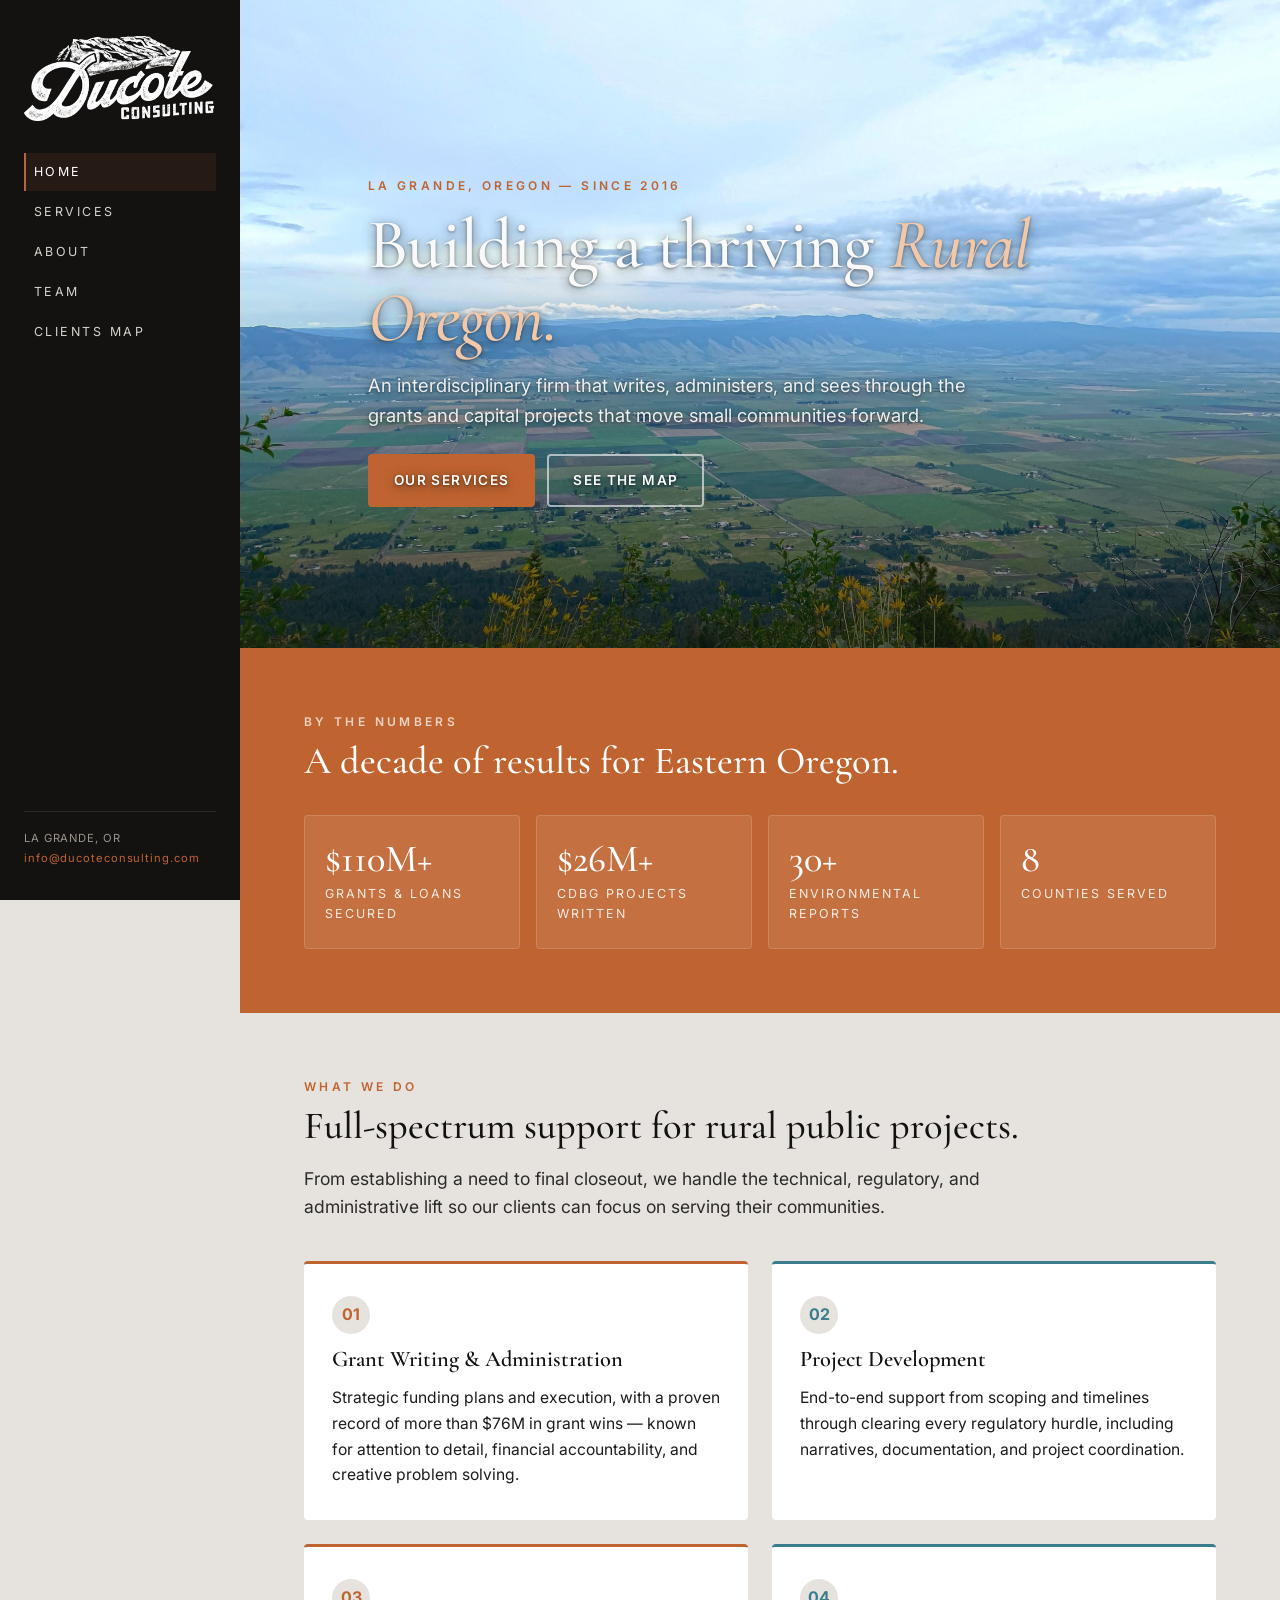
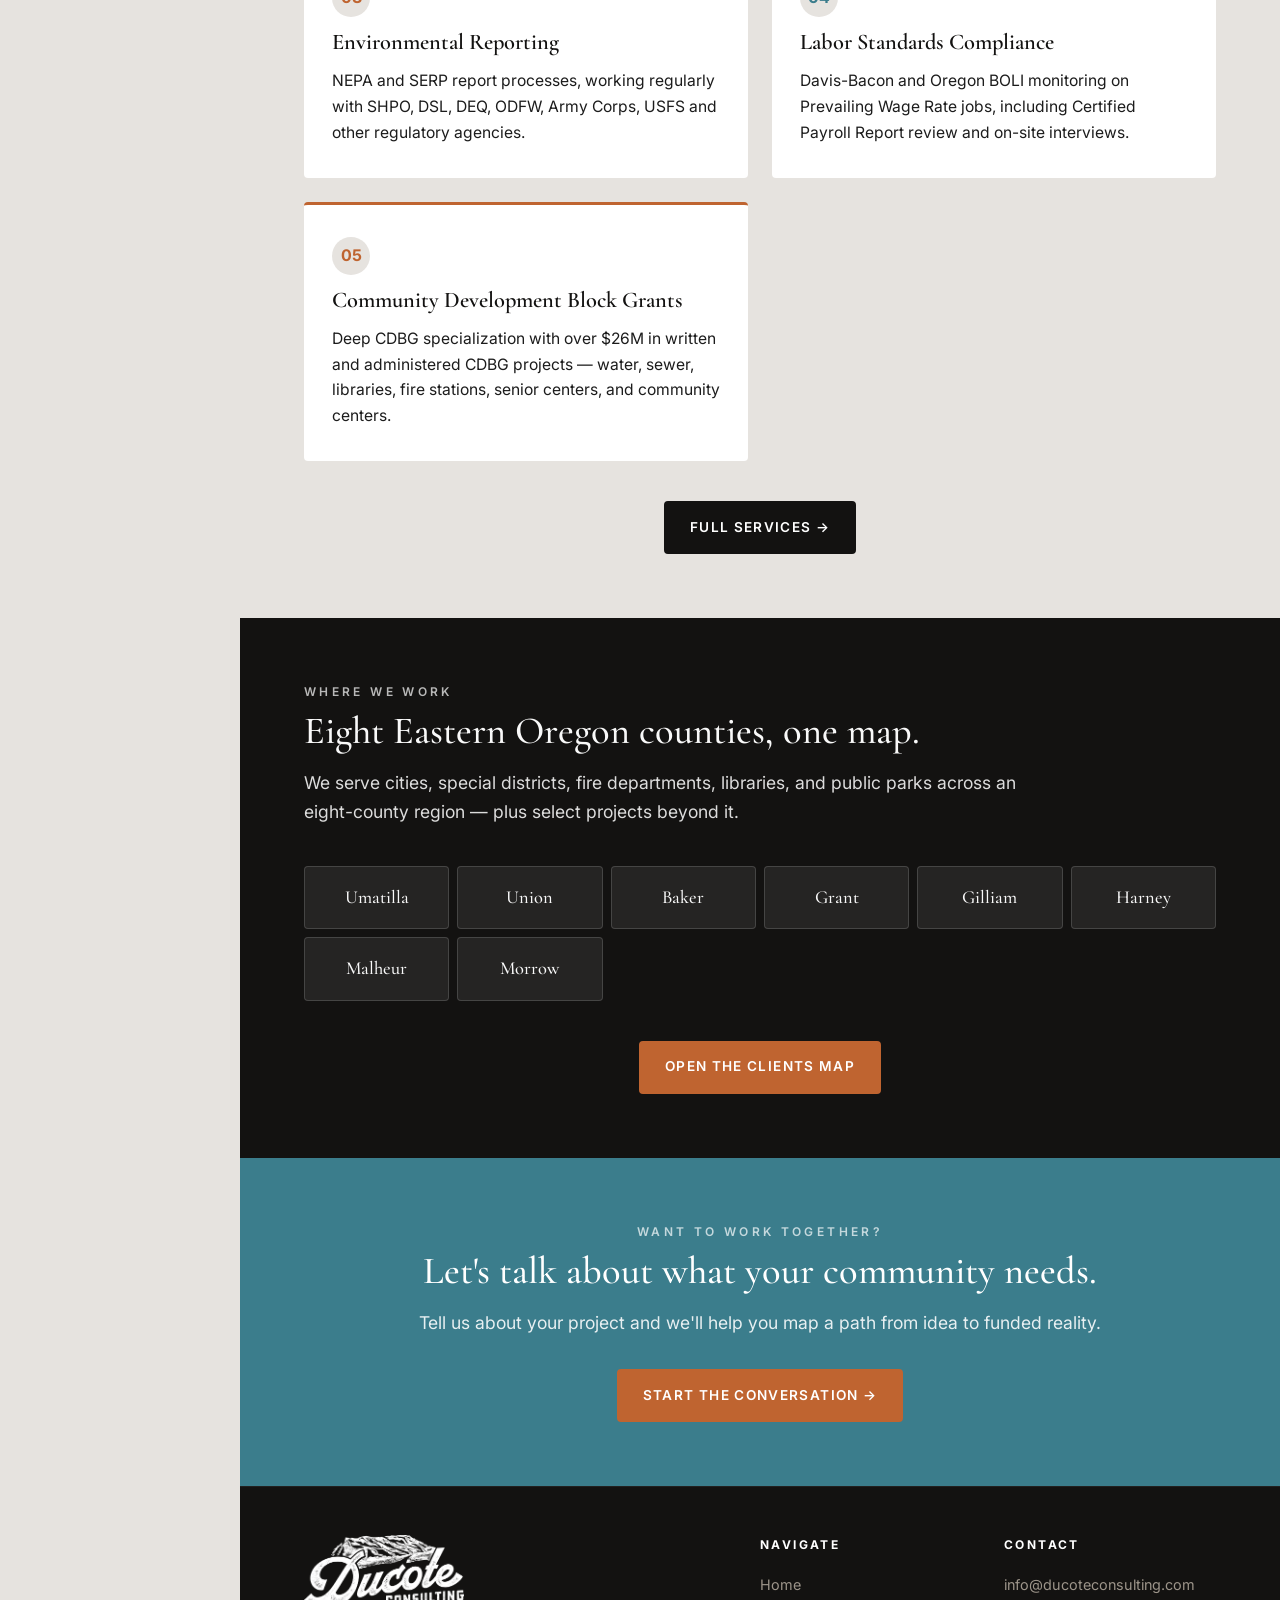
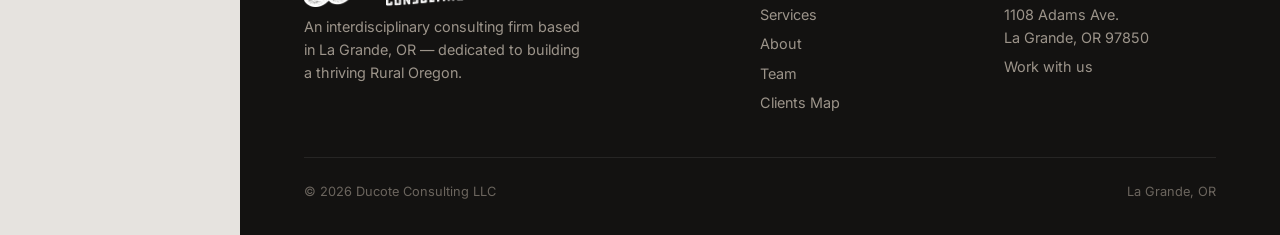
==== commit 30138998: "Remove Wallowa County from service area (eight counties) Co-Authored-By: Claude Opus 5.5 <noreply@an" ====
--- a/index.html
+++ b/index.html
@@ -53,7 +53,7 @@
         <div class="stat"><p class="stat__n">$110M+</p><p class="stat__l">Grants &amp; loans secured</p></div>
         <div class="stat"><p class="stat__n">$26M+</p><p class="stat__l">CDBG projects written</p></div>
         <div class="stat"><p class="stat__n">30+</p><p class="stat__l">Environmental reports</p></div>
-        <div class="stat"><p class="stat__n">9</p><p class="stat__l">Counties served</p></div>
+        <div class="stat"><p class="stat__n">8</p><p class="stat__l">Counties served</p></div>
       </div>
     </section>
 
@@ -78,14 +78,13 @@
     <section class="section--ink">
       <div class="section__header">
         <p class="section__eyebrow">Where we work</p>
-        <h2 class="section__title">Nine Eastern Oregon counties, one map.</h2>
-        <p class="section__lede">We serve cities, special districts, fire departments, libraries, and public parks across a nine-county region — plus select projects beyond it.</p>
+        <h2 class="section__title">Eight Eastern Oregon counties, one map.</h2>
+        <p class="section__lede">We serve cities, special districts, fire departments, libraries, and public parks across an eight-county region — plus select projects beyond it.</p>
       </div>
       <div class="counties">
         <div class="county">Umatilla</div>
         <div class="county">Union</div>
         <div class="county">Baker</div>
-        <div class="county">Wallowa</div>
         <div class="county">Grant</div>
         <div class="county">Gilliam</div>
         <div class="county">Harney</div>
